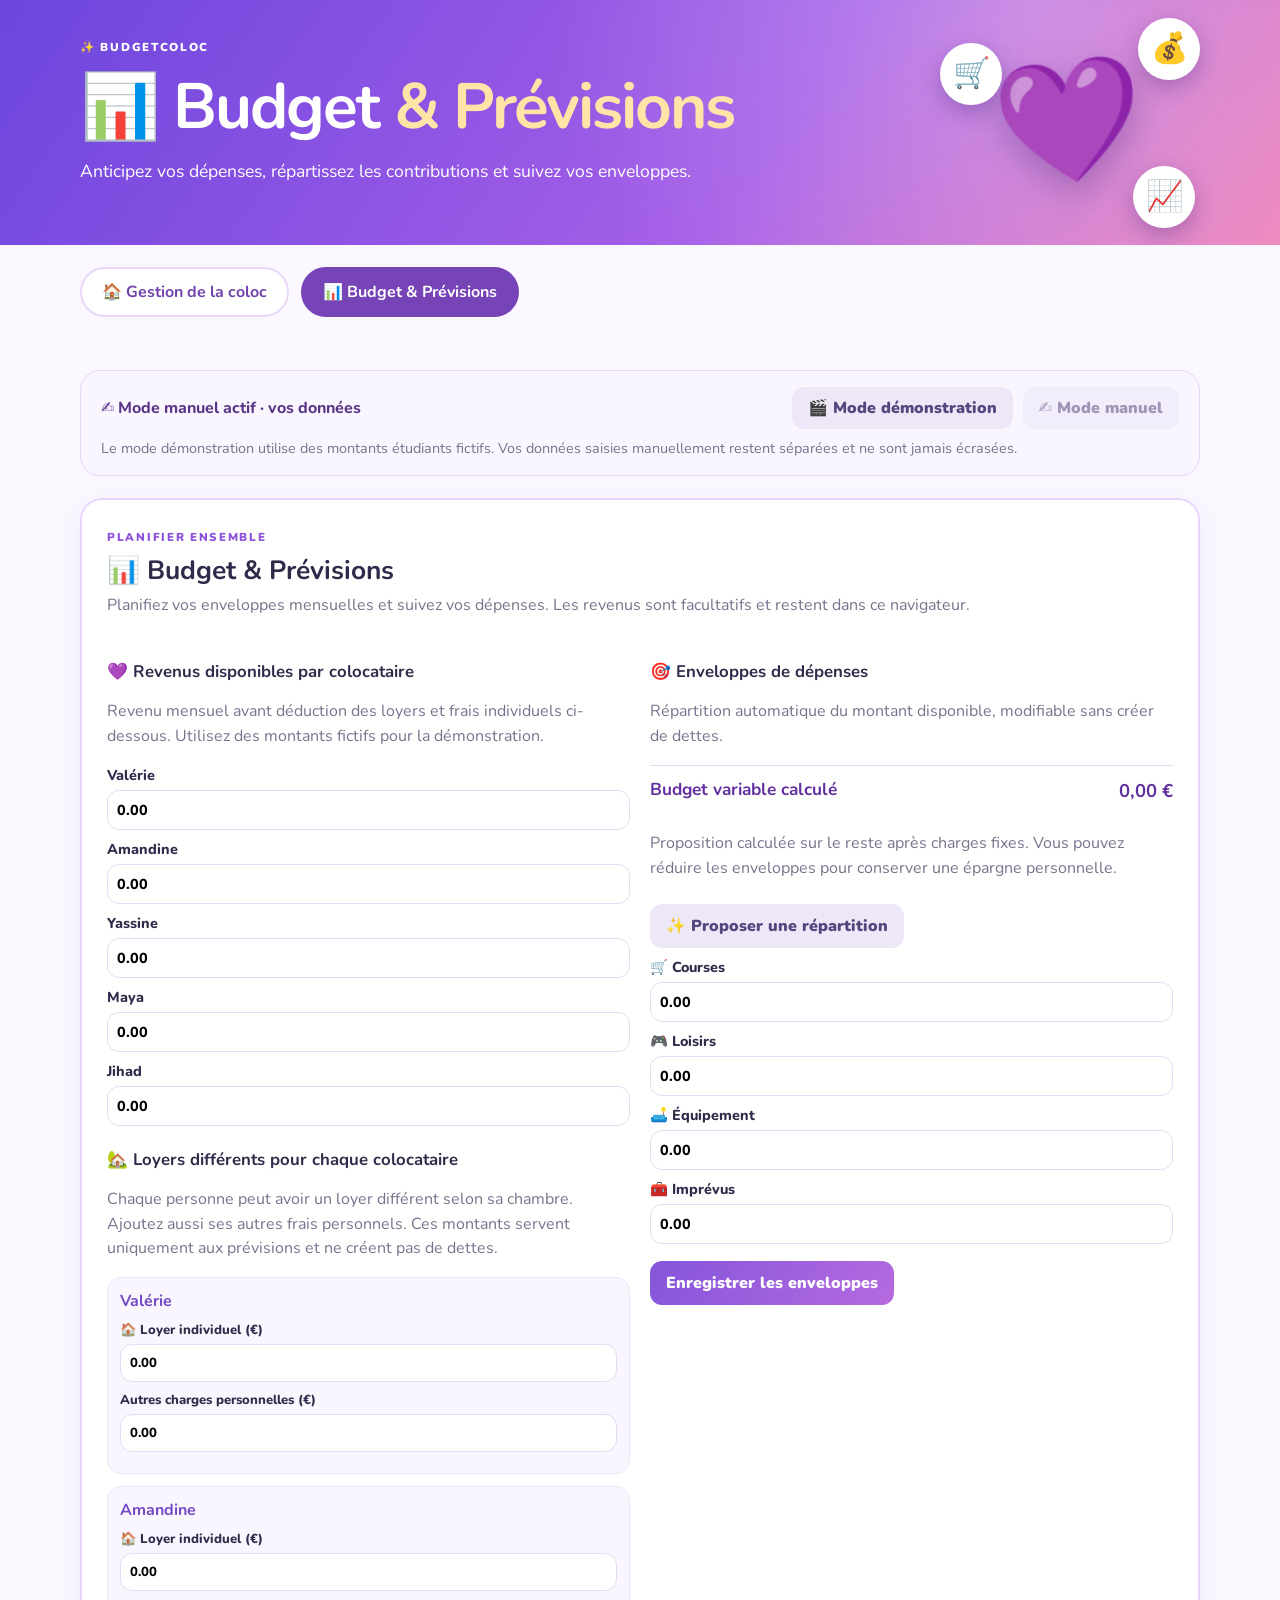
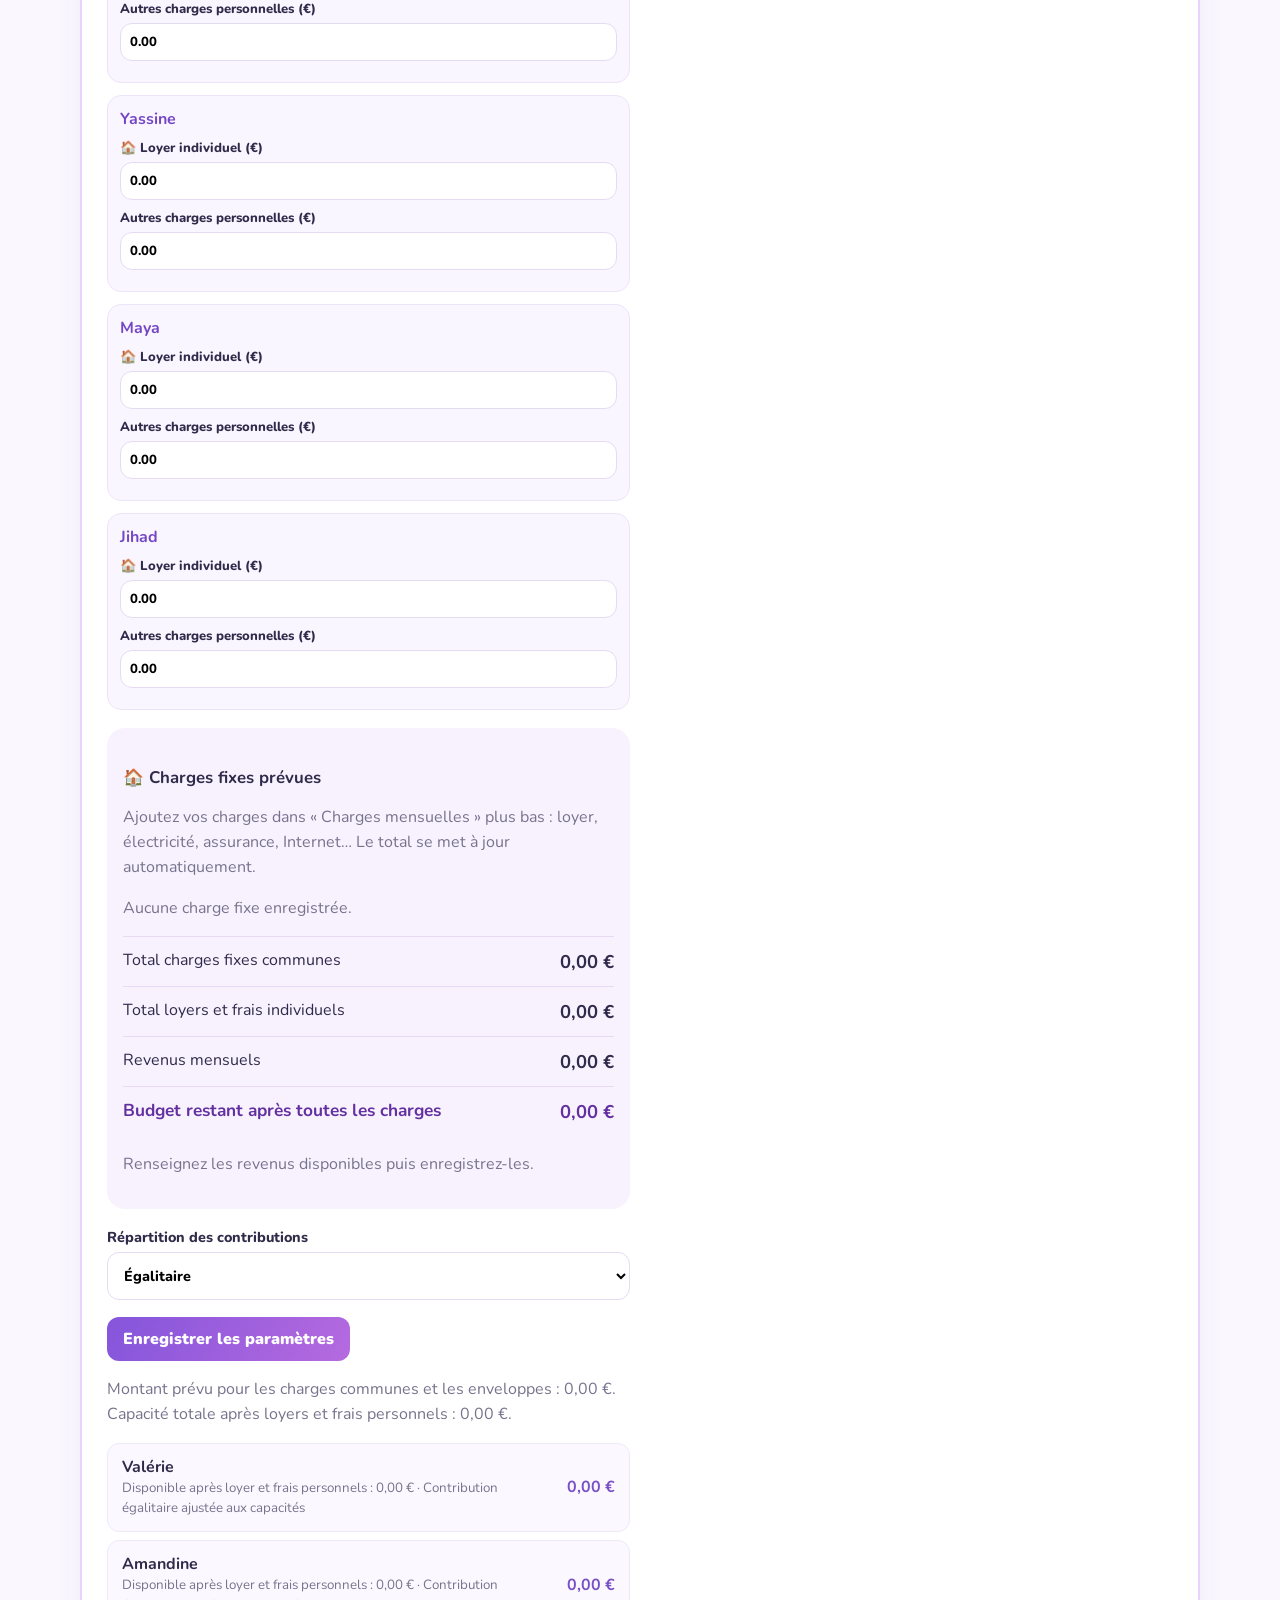
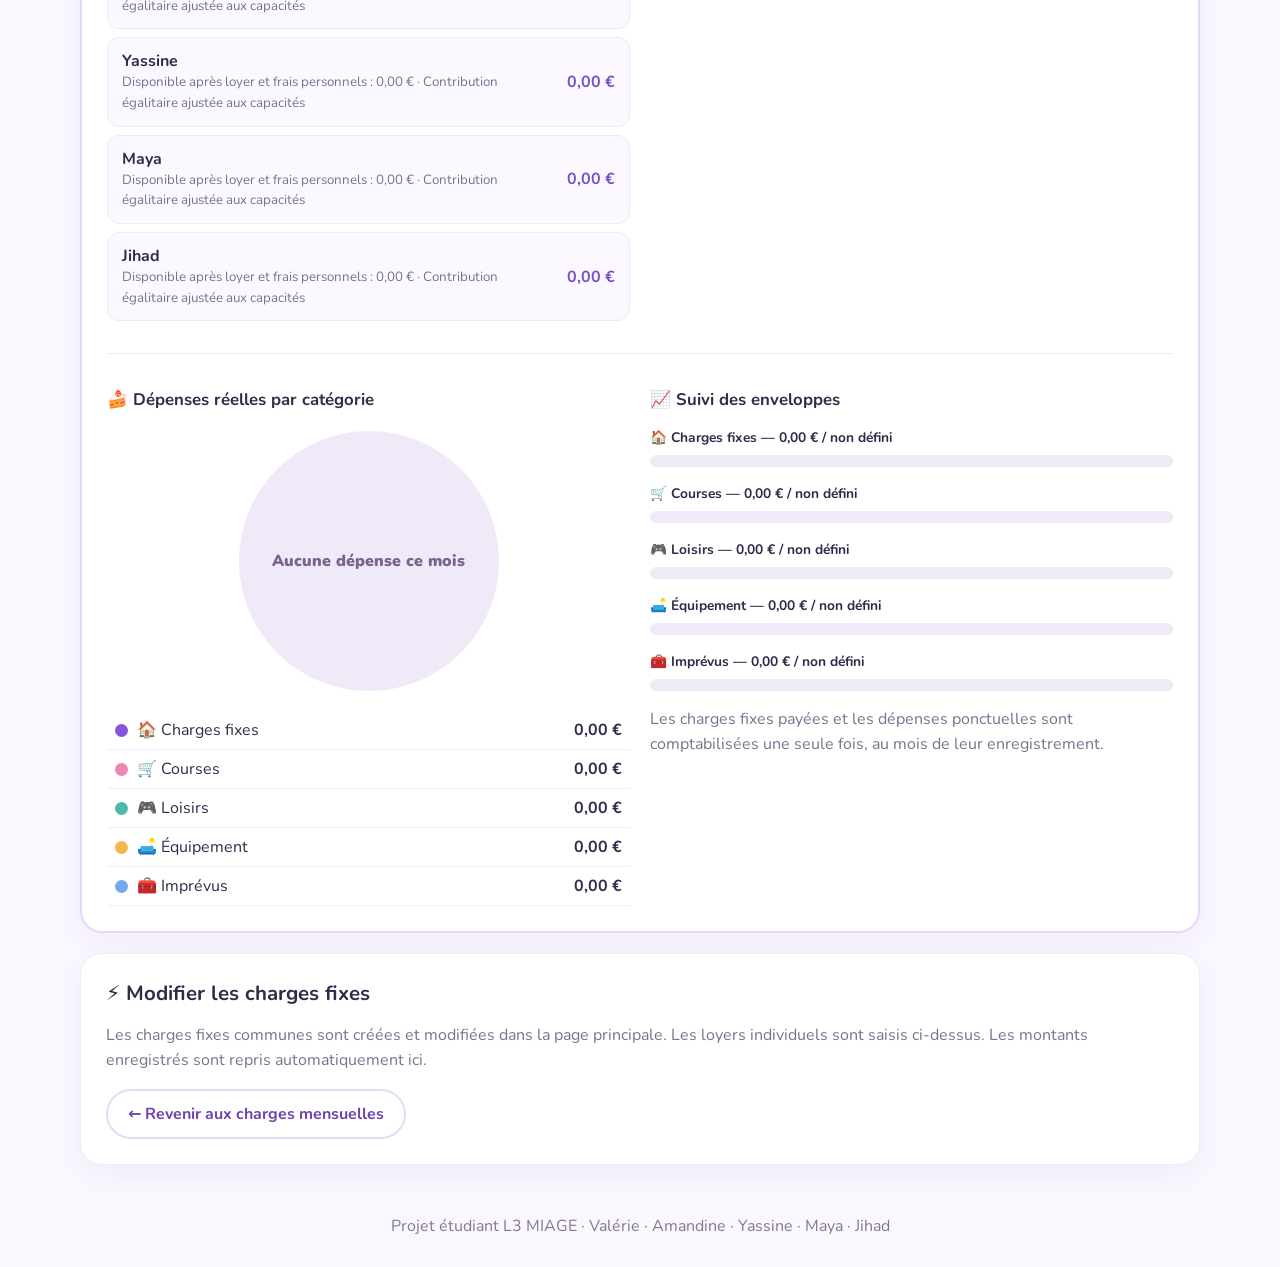
==== budget.html @ f99c2133 "Add files via upload" ====
<!doctype html><html lang="fr"><head><meta charset="utf-8"><meta name="viewport" content="width=device-width,initial-scale=1"><title>Budget & Prévisions — BudgetColoc</title><link rel="stylesheet" href="style.css"></head><body><header class="hero"><div class="wrap hero-inner"><div><div class="eyebrow">✨ BUDGETCOLOC</div><h1>📊 Budget <span>& Prévisions</span></h1><p>Anticipez vos dépenses, répartissez les contributions et suivez vos enveloppes.</p></div><div class="hero-art" aria-hidden="true"><div class="art-house">💜</div><div class="art-bubble bubble-a">🛒</div><div class="art-bubble bubble-b">💰</div><div class="art-bubble bubble-c">📈</div></div></div></header><nav class="site-nav wrap" aria-label="Navigation principale"><a href="index.html" class="nav-home">🏠 Gestion de la coloc</a><a href="budget.html" class="nav-budget">📊 Budget & Prévisions</a></nav><main class="wrap"><section class="mode-toolbar" aria-label="Choix du mode"><div id="modeControls" class="mode-controls"></div><p class="muted mode-help">Le mode démonstration utilise des montants étudiants fictifs. Vos données saisies manuellement restent séparées et ne sont jamais écrasées.</p></section><section id="budget" class="card budget-section"><div class="section-heading"><span class="eyebrow purple">PLANIFIER ENSEMBLE</span><h2>📊 Budget & Prévisions</h2><p class="muted">Planifiez vos enveloppes mensuelles et suivez vos dépenses. Les revenus sont facultatifs et restent dans ce navigateur.</p></div>
<div class="grid"><div><h3>💜 Revenus disponibles par colocataire</h3><p class="muted">Revenu mensuel avant déduction des loyers et frais individuels ci-dessous. Utilisez des montants fictifs pour la démonstration.</p><div id="incomeInputs"></div><h3>🏡 Loyers différents pour chaque colocataire</h3><p class="muted">Chaque personne peut avoir un loyer différent selon sa chambre. Ajoutez aussi ses autres frais personnels. Ces montants servent uniquement aux prévisions et ne créent pas de dettes.</p><div id="personalChargeInputs"></div><div class="auto-summary"><h3>🏠 Charges fixes prévues</h3><p class="muted">Ajoutez vos charges dans « Charges mensuelles » plus bas : loyer, électricité, assurance, Internet… Le total se met à jour automatiquement.</p><div id="fixedBreakdown"></div><div class="auto-total">Total charges fixes communes <strong id="fixedTotal">0 €</strong></div><div class="auto-total">Total loyers et frais individuels <strong id="personalTotal">0 €</strong></div><div class="auto-total">Revenus mensuels <strong id="incomeTotal">0 €</strong></div><div class="auto-total highlight">Budget restant après toutes les charges <strong id="availableBudget">0 €</strong></div><p id="budgetWarning" class="muted" role="status"></p></div><label>Répartition des contributions<select id="budgetMode"><option value="equal">Égalitaire</option><option value="income">Proportionnelle aux revenus</option></select></label><button type="button" id="saveBudget">Enregistrer les paramètres</button><div id="contributionResult" class="stack"></div></div>
<div><h3>🎯 Enveloppes de dépenses</h3><p class="muted">Répartition automatique du montant disponible, modifiable sans créer de dettes.</p><div class="auto-total highlight">Budget variable calculé <strong id="variableBudgetDisplay">0 €</strong></div><p class="muted">Proposition calculée sur le reste après charges fixes. Vous pouvez réduire les enveloppes pour conserver une épargne personnelle.</p><button type="button" id="suggestBudget" class="secondary">✨ Proposer une répartition</button><div id="envelopeInputs"></div><button type="button" id="saveEnvelopes">Enregistrer les enveloppes</button><p id="envelopeNotice" class="muted" role="status"></p></div></div>
<div class="grid budget-charts"><div><h3>🍰 Dépenses réelles par catégorie</h3><div id="expensePie" class="pie" role="img" aria-label="Répartition des dépenses"></div><div id="pieLegend"></div></div><div><h3>📈 Suivi des enveloppes</h3><div id="envelopeProgress"></div><p class="muted">Les charges fixes payées et les dépenses ponctuelles sont comptabilisées une seule fois, au mois de leur enregistrement.</p></div></div></section>
<section class="card"><h2>⚡ Modifier les charges fixes</h2><p class="muted">Les charges fixes communes sont créées et modifiées dans la page principale. Les loyers individuels sont saisis ci-dessus. Les montants enregistrés sont repris automatiquement ici.</p><a class="page-link" href="index.html">← Revenir aux charges mensuelles</a></section></main><footer>Projet étudiant L3 MIAGE · Valérie · Amandine · Yassine · Maya · Jihad</footer><script src="script.js" defer></script></body></html>
---- style.css ----
@import url('https://fonts.googleapis.com/css2?family=Nunito:wght@400;600;700;800;900&display=swap');
:root{font-family:Nunito,system-ui,sans-serif;color:#302b4a;background:#faf7ff}*{box-sizing:border-box}html{scroll-behavior:smooth}body{margin:0}.wrap{max-width:1160px;margin:auto;padding:0 20px}
.hero{background:linear-gradient(125deg,#6c46dd,#a65fe8 60%,#ee83bb);color:white;overflow:hidden;position:relative}.hero:before{content:'';position:absolute;inset:0;background:radial-gradient(circle at 80% 0%,#ffffff40,transparent 45%)}.hero-inner{display:flex;align-items:center;justify-content:space-between;min-height:245px;position:relative;gap:25px}.hero h1{font-size:clamp(2.5rem,5vw,4.1rem);letter-spacing:-2px;margin:8px 0}.hero h1 span{color:#ffe4a8}.hero p{font-size:1.1rem;margin:0 0 24px}.eyebrow{font-weight:900;letter-spacing:1.7px;font-size:.72rem}.purple{color:#8d53dc}.hero-link{display:inline-block;text-decoration:none;background:#fff;color:#7848cb;border-radius:999px;padding:11px 19px;font-weight:900}.hero-art{position:relative;min-width:260px;height:220px;display:grid;place-items:center}.art-house{font-size:120px;filter:drop-shadow(0 15px 18px #3e277c55);transform:rotate(-7deg)}.art-bubble{position:absolute;background:white;border-radius:50%;width:62px;height:62px;display:grid;place-items:center;font-size:30px;box-shadow:0 8px 22px #3e277c55}.bubble-a{left:0;top:30px}.bubble-b{right:0;top:5px}.bubble-c{right:5px;bottom:5px}
main{padding-top:25px!important}.notice{padding:12px 16px;background:#e9e6ff;border-left:4px solid #8b5cf6;border-radius:12px;margin-bottom:20px;font-size:.9rem}.welcome{background:#fff;border:1px solid #f1e7ff;border-radius:22px;padding:22px 28px;display:flex;justify-content:space-between;align-items:center;margin-bottom:22px;box-shadow:0 8px 28px #5e43970b}.welcome h2{font-size:1.65rem;margin:7px 0}.welcome p{margin:0;color:#6e6980}.welcome-emoji{font-size:55px}.pill{display:inline-block;background:#fce4f2;color:#aa3b7b;border-radius:999px;padding:5px 12px;font-weight:800;font-size:.76rem}
.grid{display:grid;grid-template-columns:repeat(auto-fit,minmax(310px,1fr));gap:20px}.stats{grid-template-columns:repeat(auto-fit,minmax(220px,1fr))}.card{background:#fff;padding:25px;border-radius:22px;box-shadow:0 9px 30px #5e43970e;border:1px solid #f1eafa;margin-bottom:20px;min-width:0}h2{margin:0 0 12px;font-size:1.28rem}h3{font-size:1.05rem;margin:22px 0 12px}.number{font-size:2.1rem;font-weight:900;color:#8a52db}.stats .card:nth-child(2) .number{color:#e16a9c}.stats .card:nth-child(3) .number{color:#16a79a}small,.muted{color:#78738d;line-height:1.55}label{display:block;font-weight:800;font-size:.9rem;margin:12px 0}input,select{display:block;width:100%;padding:12px;border:1px solid #e5dbf3;border-radius:12px;font:inherit;margin-top:5px;background:#fff}button{font:inherit;cursor:pointer;background:linear-gradient(120deg,#8455db,#b66adf);color:#fff;border:0;border-radius:12px;padding:11px 16px;font-weight:900;transition:transform .15s,box-shadow .15s}button:hover{transform:translateY(-2px);box-shadow:0 6px 14px #8455db30}button:focus-visible,input:focus-visible,select:focus-visible,a:focus-visible{outline:3px solid #fd9ac7;outline-offset:2px}button.secondary{background:#ede7f8;color:#59457d}button.danger{background:#e26689}.actions{display:flex;gap:10px;flex-wrap:wrap}.stack{margin-top:15px}.charge{border:1px solid #eee5f7;background:#fdfaff;border-radius:14px;padding:14px;margin:12px 0}.charge strong{display:block}.charge button{margin-top:9px}.scroll{overflow-x:auto}table{width:100%;border-collapse:collapse;text-align:left}th,td{padding:12px;border-bottom:1px solid #f0eaf7;white-space:nowrap}th{background:#f8f3ff;color:#6b4d9e}td button{padding:7px 10px;font-size:.85rem}.tag{display:inline-block;border-radius:999px;background:#fff1ce;color:#8d6200;padding:5px 10px;font-size:.82rem;font-weight:800}.paid{background:#dff8e9;color:#14764e}.history-row{border-bottom:1px solid #f0eaf7;padding:10px 0}.history-row:last-child{border:0}fieldset{border:1px solid #e5dbf3;border-radius:12px;margin:14px 0}fieldset label{display:flex;gap:8px;align-items:center;font-weight:600;margin:7px 0}fieldset input{width:auto;margin:0}footer{text-align:center;color:#817892;padding:30px}
.profile-section{scroll-margin-top:18px}.section-heading{margin-bottom:20px}.section-heading h2{font-size:1.65rem;margin:5px 0}.section-heading p{margin:0}.profile-grid{display:grid;grid-template-columns:repeat(5,minmax(0,1fr));gap:12px}.profile-card{--profile-color:#eed8ff;display:flex;flex-direction:column;align-items:center;gap:8px;background:linear-gradient(180deg,var(--profile-color),#fff 75%);color:#362c51;border:2px solid transparent;padding:22px 8px 17px;border-radius:19px;min-height:192px}.profile-card.active{border-color:#8455db}.profile-card strong{font-size:1.1rem}.profile-avatar{display:grid;place-items:center;background:#ffffffa8;border-radius:50%;width:67px;height:67px;font-size:35px;box-shadow:0 4px 15px #44336615}.profile-sub{font-size:.75rem;color:#675e77}.profile-cta{font-size:.76rem;font-weight:900;color:#8352d3;margin-top:auto}.profile-detail{scroll-margin-top:20px;border:2px solid #d8baff}.profile-detail[hidden]{display:none}.profile-top{display:flex;justify-content:space-between;align-items:center;gap:12px}.profile-heading{display:flex;align-items:center;gap:15px}.profile-heading h2{font-size:1.9rem;margin:0}.mini-stats{display:grid;grid-template-columns:repeat(3,1fr);gap:12px;margin:20px 0}.mini-stat{background:#f8f3ff;border-radius:14px;padding:15px}.mini-stat span{display:block;font-size:.83rem;color:#76688d}.mini-stat strong{font-size:1.4rem;color:#7950c5}.profile-row{display:flex;justify-content:space-between;align-items:center;gap:15px;padding:12px 14px;background:#fbf9ff;border:1px solid #eee9f8;border-radius:12px;margin-bottom:8px}.profile-row small{display:block}.profile-row b{white-space:nowrap;color:#7950c5}.empty-state{background:#f4fff9;color:#3e8167;border-radius:12px;padding:14px;margin:0}
@media(max-width:900px){.profile-grid{grid-template-columns:repeat(3,minmax(0,1fr))}}@media(max-width:600px){.card{padding:17px}.hero-inner{min-height:220px}.hero-art{display:none}.welcome-emoji{display:none}.profile-grid{grid-template-columns:repeat(2,minmax(0,1fr))}.mini-stats{grid-template-columns:1fr}.profile-top{align-items:flex-start;flex-direction:column}.profile-card{min-height:170px}}

.budget-section{scroll-margin-top:20px;border:2px solid #e9d5fb}.budget-section .grid{grid-template-columns:repeat(auto-fit,minmax(280px,1fr))}.budget-charts{margin-top:24px;padding-top:12px;border-top:1px solid #f0e9f8}.pie{width:min(260px,90%);aspect-ratio:1;border-radius:50%;margin:20px auto;display:grid;place-items:center;text-align:center;color:#79648f;font-weight:900;padding:22px}.legend-row{display:flex;align-items:center;gap:9px;padding:8px;border-bottom:1px solid #f3edf9}.legend-row strong{margin-left:auto}.legend-dot{width:13px;height:13px;border-radius:50%;flex-shrink:0}.budget-progress{margin:15px 0}.budget-progress strong{font-size:.86rem}.progress-track{height:12px;background:#f0e9f8;border-radius:999px;margin:7px 0;overflow:hidden}.progress-fill{height:100%;border-radius:999px;transition:width .25s}.budget-section label{margin:9px 0}.budget-section input{padding:9px}.budget-section button{margin-top:8px}

.auto-summary{padding:16px;border-radius:18px;background:#f8f2ff;margin:18px 0}.auto-total{display:flex;justify-content:space-between;gap:12px;padding:12px 0;border-top:1px solid #e8d9f4;flex-wrap:wrap}.auto-total.highlight{font-size:1.08rem;color:#6330a0;font-weight:700}.auto-total strong{font-size:1.15rem}#fixedBreakdown{margin-bottom:10px}

/* Navigation commune aux deux pages */
.site-nav{display:flex;flex-wrap:wrap;gap:12px;padding-top:22px;padding-bottom:8px}
.site-nav a,.page-link{display:inline-block;text-decoration:none;border-radius:999px;padding:12px 20px;font-weight:700;background:#fff;color:#7042ad;border:2px solid #e9d8f8}
.site-nav a:hover,.site-nav a:focus-visible,.page-link:hover{background:#f2e7fc;border-color:#b48bdd}
body:has(#budget) .nav-budget,body:not(:has(#budget)) .nav-home{background:#7744b8;color:white;border-color:#7744b8}
body:has(#budget) .budget-section{margin-top:22px}
@media(max-width:520px){.site-nav a{flex:1;text-align:center;padding:12px 8px;font-size:14px}}

.personal-budget-row{background:#faf6ff;border:1px solid #eee4fa;border-radius:14px;padding:12px;margin:12px 0}.personal-budget-row>strong{color:#7448c4}.personal-budget-row label{font-size:.82rem}

.budget-alert{padding:12px 15px;border-radius:12px;background:#fff0f2;color:#92264b;font-weight:700;}

/* Sélecteur du mode de travail */
.mode-toolbar{margin:20px 0 12px;padding:16px 20px;border:1px solid #e5d6f5;border-radius:20px;background:#faf6ff;}
.mode-controls{display:flex;align-items:center;flex-wrap:wrap;gap:10px;}
.mode-controls button{width:auto;min-height:42px;padding:10px 16px;}
.mode-controls button:disabled{opacity:.55;cursor:default;}
.mode-status{font-weight:750;color:#593586;margin-right:auto;}
.mode-help{margin:8px 0 0;font-size:.9rem;}
@media(max-width:550px){.mode-controls{align-items:stretch}.mode-status{width:100%}.mode-controls button{flex:1 1 100%;}}
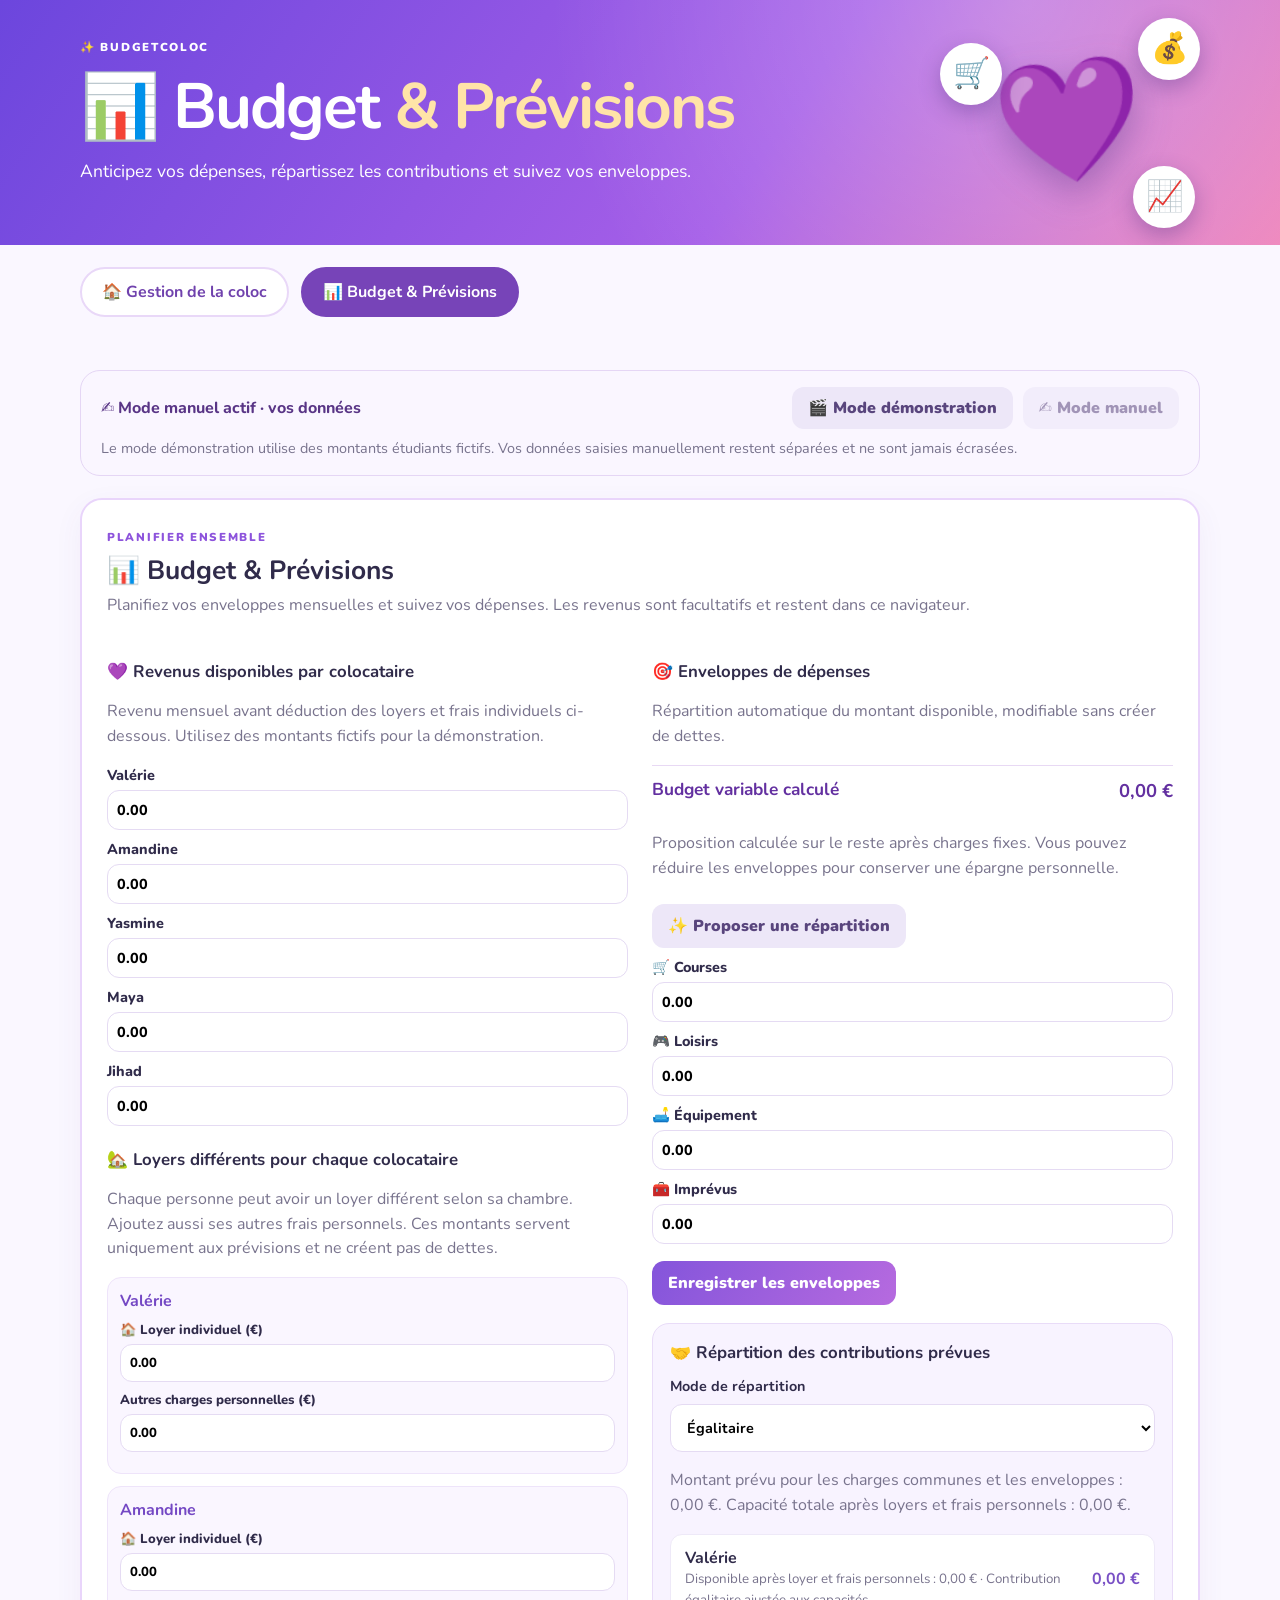
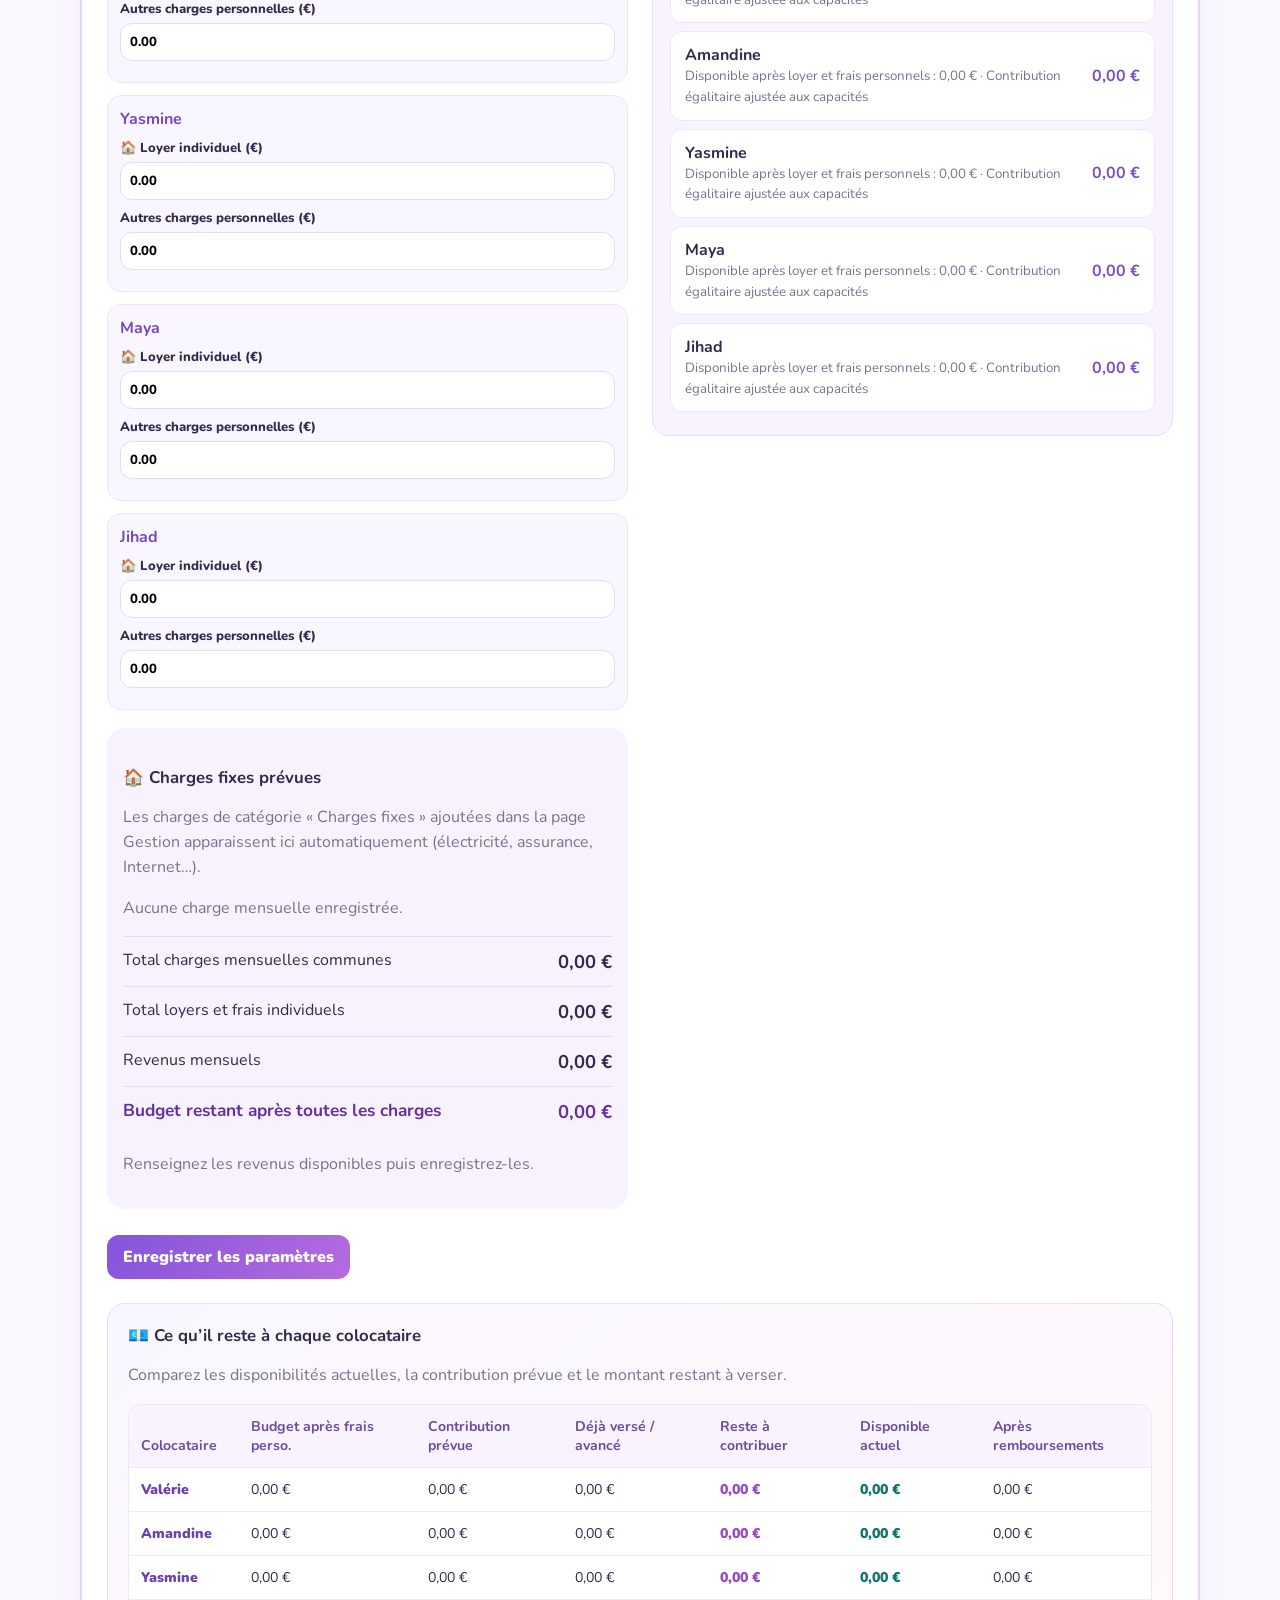
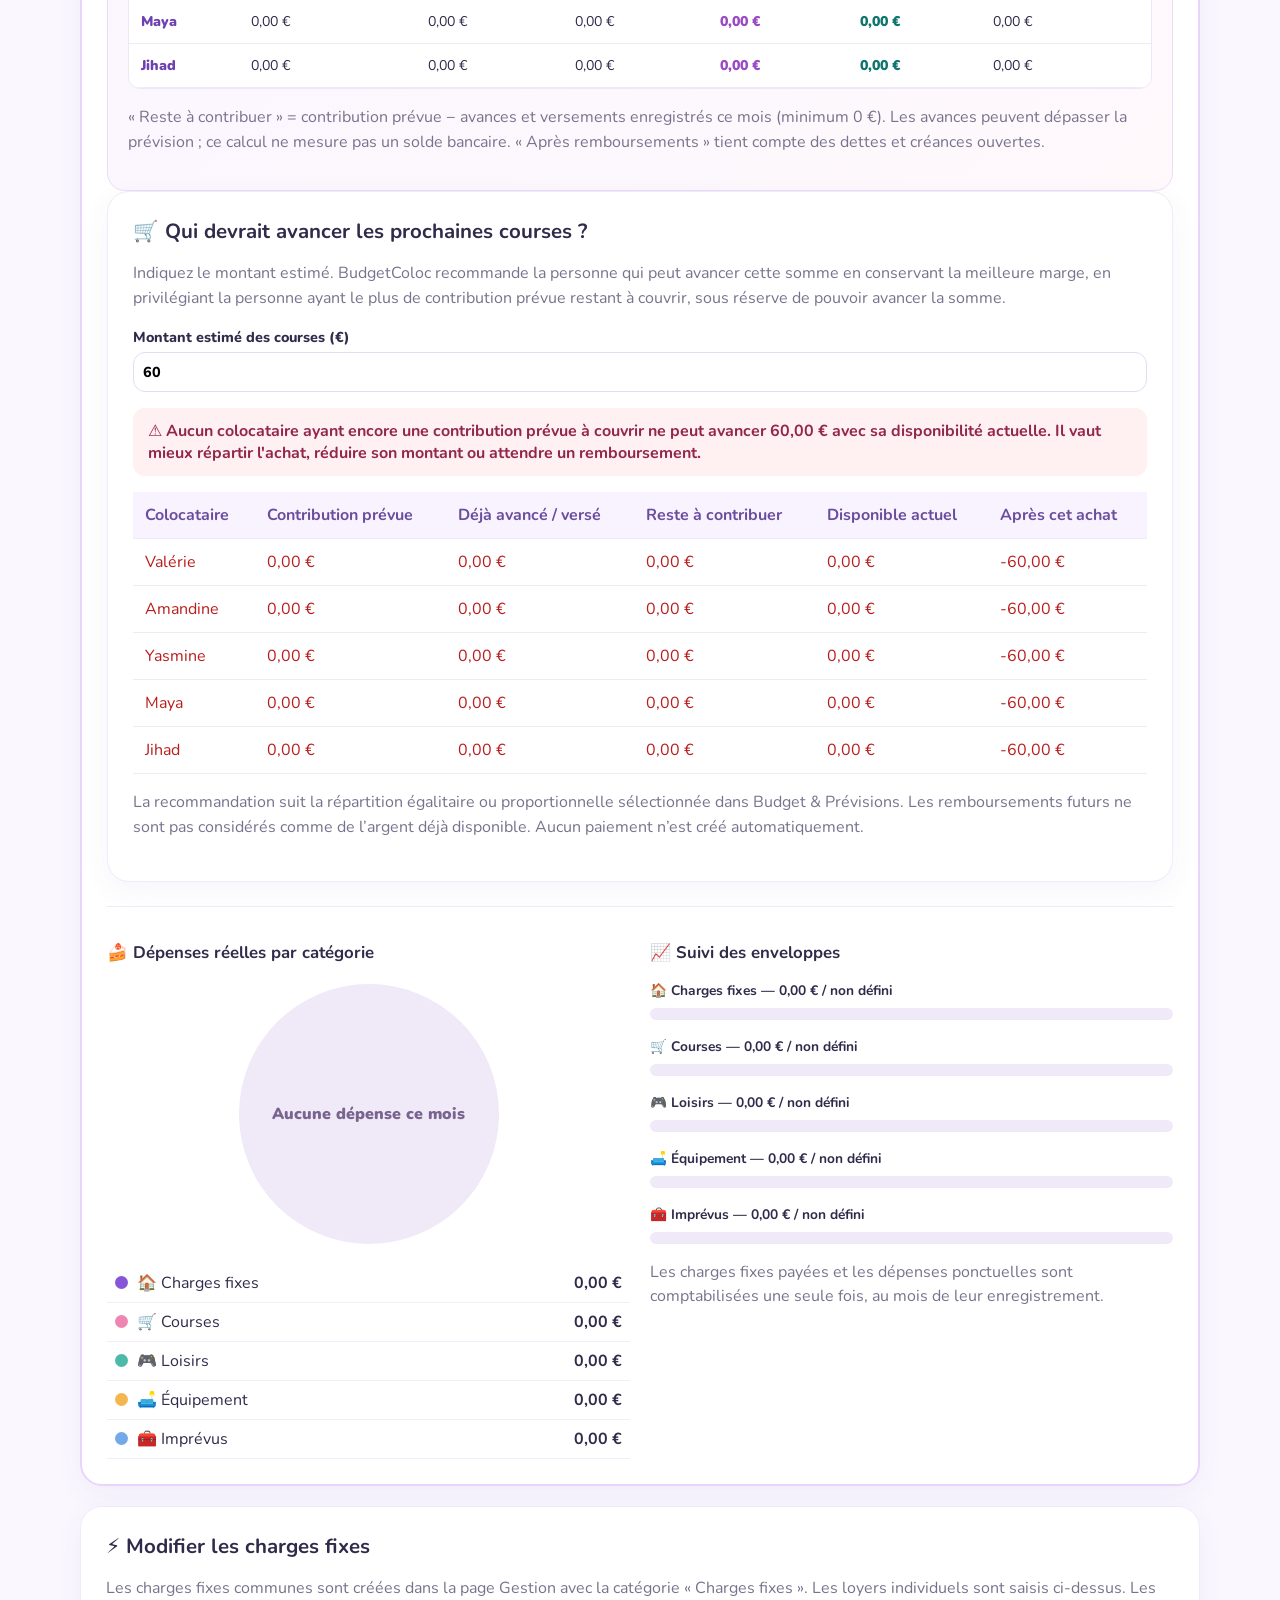
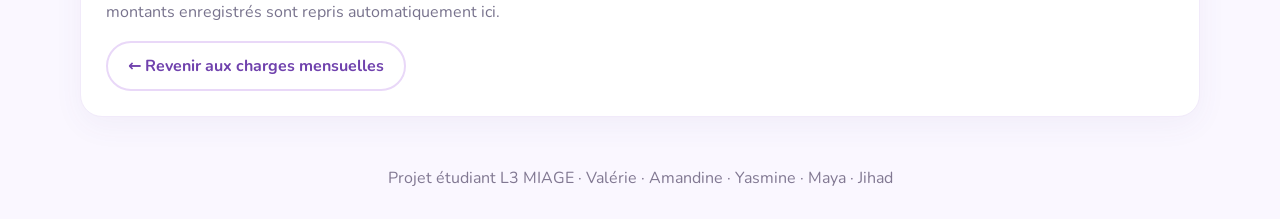
==== commit 8d5857ff: "Add files via upload" ====
--- a/budget.html
+++ b/budget.html
@@ -1,5 +1,5 @@
 <!doctype html><html lang="fr"><head><meta charset="utf-8"><meta name="viewport" content="width=device-width,initial-scale=1"><title>Budget & Prévisions — BudgetColoc</title><link rel="stylesheet" href="style.css"></head><body><header class="hero"><div class="wrap hero-inner"><div><div class="eyebrow">✨ BUDGETCOLOC</div><h1>📊 Budget <span>& Prévisions</span></h1><p>Anticipez vos dépenses, répartissez les contributions et suivez vos enveloppes.</p></div><div class="hero-art" aria-hidden="true"><div class="art-house">💜</div><div class="art-bubble bubble-a">🛒</div><div class="art-bubble bubble-b">💰</div><div class="art-bubble bubble-c">📈</div></div></div></header><nav class="site-nav wrap" aria-label="Navigation principale"><a href="index.html" class="nav-home">🏠 Gestion de la coloc</a><a href="budget.html" class="nav-budget">📊 Budget & Prévisions</a></nav><main class="wrap"><section class="mode-toolbar" aria-label="Choix du mode"><div id="modeControls" class="mode-controls"></div><p class="muted mode-help">Le mode démonstration utilise des montants étudiants fictifs. Vos données saisies manuellement restent séparées et ne sont jamais écrasées.</p></section><section id="budget" class="card budget-section"><div class="section-heading"><span class="eyebrow purple">PLANIFIER ENSEMBLE</span><h2>📊 Budget & Prévisions</h2><p class="muted">Planifiez vos enveloppes mensuelles et suivez vos dépenses. Les revenus sont facultatifs et restent dans ce navigateur.</p></div>
-<div class="grid"><div><h3>💜 Revenus disponibles par colocataire</h3><p class="muted">Revenu mensuel avant déduction des loyers et frais individuels ci-dessous. Utilisez des montants fictifs pour la démonstration.</p><div id="incomeInputs"></div><h3>🏡 Loyers différents pour chaque colocataire</h3><p class="muted">Chaque personne peut avoir un loyer différent selon sa chambre. Ajoutez aussi ses autres frais personnels. Ces montants servent uniquement aux prévisions et ne créent pas de dettes.</p><div id="personalChargeInputs"></div><div class="auto-summary"><h3>🏠 Charges fixes prévues</h3><p class="muted">Ajoutez vos charges dans « Charges mensuelles » plus bas : loyer, électricité, assurance, Internet… Le total se met à jour automatiquement.</p><div id="fixedBreakdown"></div><div class="auto-total">Total charges fixes communes <strong id="fixedTotal">0 €</strong></div><div class="auto-total">Total loyers et frais individuels <strong id="personalTotal">0 €</strong></div><div class="auto-total">Revenus mensuels <strong id="incomeTotal">0 €</strong></div><div class="auto-total highlight">Budget restant après toutes les charges <strong id="availableBudget">0 €</strong></div><p id="budgetWarning" class="muted" role="status"></p></div><label>Répartition des contributions<select id="budgetMode"><option value="equal">Égalitaire</option><option value="income">Proportionnelle aux revenus</option></select></label><button type="button" id="saveBudget">Enregistrer les paramètres</button><div id="contributionResult" class="stack"></div></div>
-<div><h3>🎯 Enveloppes de dépenses</h3><p class="muted">Répartition automatique du montant disponible, modifiable sans créer de dettes.</p><div class="auto-total highlight">Budget variable calculé <strong id="variableBudgetDisplay">0 €</strong></div><p class="muted">Proposition calculée sur le reste après charges fixes. Vous pouvez réduire les enveloppes pour conserver une épargne personnelle.</p><button type="button" id="suggestBudget" class="secondary">✨ Proposer une répartition</button><div id="envelopeInputs"></div><button type="button" id="saveEnvelopes">Enregistrer les enveloppes</button><p id="envelopeNotice" class="muted" role="status"></p></div></div>
-<div class="grid budget-charts"><div><h3>🍰 Dépenses réelles par catégorie</h3><div id="expensePie" class="pie" role="img" aria-label="Répartition des dépenses"></div><div id="pieLegend"></div></div><div><h3>📈 Suivi des enveloppes</h3><div id="envelopeProgress"></div><p class="muted">Les charges fixes payées et les dépenses ponctuelles sont comptabilisées une seule fois, au mois de leur enregistrement.</p></div></div></section>
-<section class="card"><h2>⚡ Modifier les charges fixes</h2><p class="muted">Les charges fixes communes sont créées et modifiées dans la page principale. Les loyers individuels sont saisis ci-dessus. Les montants enregistrés sont repris automatiquement ici.</p><a class="page-link" href="index.html">← Revenir aux charges mensuelles</a></section></main><footer>Projet étudiant L3 MIAGE · Valérie · Amandine · Yassine · Maya · Jihad</footer><script src="script.js" defer></script></body></html>+<div class="grid budget-planning-grid"><div class="budget-planning-panel"><h3>💜 Revenus disponibles par colocataire</h3><p class="muted">Revenu mensuel avant déduction des loyers et frais individuels ci-dessous. Utilisez des montants fictifs pour la démonstration.</p><div id="incomeInputs"></div><h3>🏡 Loyers différents pour chaque colocataire</h3><p class="muted">Chaque personne peut avoir un loyer différent selon sa chambre. Ajoutez aussi ses autres frais personnels. Ces montants servent uniquement aux prévisions et ne créent pas de dettes.</p><div id="personalChargeInputs"></div><div class="auto-summary"><h3>🏠 Charges fixes prévues</h3><p class="muted">Les charges de catégorie « Charges fixes » ajoutées dans la page Gestion apparaissent ici automatiquement (électricité, assurance, Internet…).</p><div id="fixedBreakdown"></div><div class="auto-total">Total charges mensuelles communes <strong id="fixedTotal">0 €</strong></div><div class="auto-total">Total loyers et frais individuels <strong id="personalTotal">0 €</strong></div><div class="auto-total">Revenus mensuels <strong id="incomeTotal">0 €</strong></div><div class="auto-total highlight">Budget restant après toutes les charges <strong id="availableBudget">0 €</strong></div><p id="budgetWarning" class="muted" role="status"></p></div><button type="button" id="saveBudget">Enregistrer les paramètres</button></div>
+<div class="budget-planning-panel"><h3>🎯 Enveloppes de dépenses</h3><p class="muted">Répartition automatique du montant disponible, modifiable sans créer de dettes.</p><div class="auto-total highlight">Budget variable calculé <strong id="variableBudgetDisplay">0 €</strong></div><p class="muted">Proposition calculée sur le reste après charges fixes. Vous pouvez réduire les enveloppes pour conserver une épargne personnelle.</p><button type="button" id="suggestBudget" class="secondary">✨ Proposer une répartition</button><div id="envelopeInputs"></div><button type="button" id="saveEnvelopes">Enregistrer les enveloppes</button><p id="envelopeNotice" class="muted" role="status"></p><div class="contribution-panel"><h3>🤝 Répartition des contributions prévues</h3><label class="distribution-select">Mode de répartition<select id="budgetMode"><option value="equal">Égalitaire</option><option value="income">Proportionnelle aux capacités disponibles</option></select></label><div id="contributionResult" class="stack"></div></div></div></div>
+<div class="budget-overview"><h3>💶 Ce qu’il reste à chaque colocataire</h3><p class="muted">Comparez les disponibilités actuelles, la contribution prévue et le montant restant à verser.</p><div id="memberBudgetBalances"></div></div><section class="card"><h2>🛒 Qui devrait avancer les prochaines courses ?</h2><p class="muted">Indiquez le montant estimé. BudgetColoc recommande la personne qui peut avancer cette somme en conservant la meilleure marge, en privilégiant la personne ayant le plus de contribution prévue restant à couvrir, sous réserve de pouvoir avancer la somme.</p><label>Montant estimé des courses (€)<input id="nextShoppingAmount" type="number" min="0.01" step="0.01" value="60" inputmode="decimal"></label><div id="shoppingRecommendation" aria-live="polite"></div></section><div class="grid budget-charts"><div><h3>🍰 Dépenses réelles par catégorie</h3><div id="expensePie" class="pie" role="img" aria-label="Répartition des dépenses"></div><div id="pieLegend"></div></div><div><h3>📈 Suivi des enveloppes</h3><div id="envelopeProgress"></div><p class="muted">Les charges fixes payées et les dépenses ponctuelles sont comptabilisées une seule fois, au mois de leur enregistrement.</p></div></div></section>
+<section class="card"><h2>⚡ Modifier les charges fixes</h2><p class="muted">Les charges fixes communes sont créées dans la page Gestion avec la catégorie « Charges fixes ». Les loyers individuels sont saisis ci-dessus. Les montants enregistrés sont repris automatiquement ici.</p><a class="page-link" href="index.html">← Revenir aux charges mensuelles</a></section></main><footer>Projet étudiant L3 MIAGE · Valérie · Amandine · Yasmine · Maya · Jihad</footer><script src="script.js?v=20261121-v9" defer></script></body></html>
--- a/style.css
+++ b/style.css
@@ -30,3 +30,35 @@
 .mode-status{font-weight:750;color:#593586;margin-right:auto;}
 .mode-help{margin:8px 0 0;font-size:.9rem;}
 @media(max-width:550px){.mode-controls{align-items:stretch}.mode-status{width:100%}.mode-controls button{flex:1 1 100%;}}
+
+.member-manager{margin-top:24px;padding-top:15px;border-top:1px solid #eee4fa}.member-add{display:flex;gap:10px;align-items:center;flex-wrap:wrap}.member-add input{flex:1;min-width:190px;margin:0}.member-manager-row{display:inline-flex;align-items:center;gap:10px;padding:8px 10px;margin:10px 8px 0 0;border:1px solid #e5d6f5;border-radius:12px}.member-manager-row button{padding:6px 10px}.balance-negative td{color:#b91c1c}.mini-stats{grid-template-columns:repeat(auto-fit,minmax(150px,1fr))}.profile-grid{grid-template-columns:repeat(auto-fit,minmax(150px,1fr))}
+
+/* Page budget : colonnes indépendantes, sans étirement artificiel */
+.budget-planning-grid{align-items:start;grid-template-columns:repeat(2,minmax(0,1fr))!important;gap:24px}
+.budget-planning-panel{min-width:0}
+.contribution-panel{background:#f8f3ff;border:1px solid #e9dcf8;border-radius:17px;padding:15px 17px;margin-top:18px}
+.contribution-panel h3{margin-top:2px}
+.contribution-panel .profile-row{background:white}
+.budget-overview{margin-top:24px;padding:20px;background:linear-gradient(135deg,#faf6ff,#fff9fc);border:1px solid #eadcf8;border-radius:18px}
+.budget-overview h3{margin-top:0}
+.budget-overview-table{font-size:.88rem}
+.budget-overview-table th{white-space:normal;min-width:110px;vertical-align:bottom}
+.budget-overview-table td:first-child{font-weight:900;color:#6d42b0}
+.budget-overview-table td:nth-child(5){font-weight:900;color:#9a4ac4}
+.budget-overview-table td:nth-child(6){font-weight:900;color:#0f766e}
+.budget-overview .scroll{background:#fff;border-radius:12px;border:1px solid #efe6f8}
+@media(max-width:780px){.budget-planning-grid{grid-template-columns:minmax(0,1fr)!important}.budget-overview{padding:14px}}
+
+/* Mode de répartition au-dessus du résultat, sans espace vide */
+.distribution-select{display:block;margin:12px 0 18px;font-weight:700}
+.distribution-select select{display:block;width:100%;margin-top:8px}
+
+/* Avancement des contributions, uniquement sur les fiches de la page Gestion. */
+.profile-card{min-height:245px}
+.profile-contribution{width:100%;text-align:left;display:grid;gap:5px;margin:4px 0 6px}
+.profile-contribution-label{font-size:.73rem;font-weight:800;color:#54436c}
+.profile-contribution-track{width:100%;height:11px;background:#e9e1f2;border-radius:999px;overflow:hidden}
+.profile-contribution-fill{height:100%;background:linear-gradient(90deg,#a78bfa,#ec4899);border-radius:999px;transition:width .25s}
+.profile-contribution-caption{font-size:.73rem;color:#514362;text-align:center;font-weight:700}
+.profile-contribution-extra{font-size:.68rem;color:#9d174d;text-align:center}
+@media(max-width:600px){.profile-card{min-height:238px}}
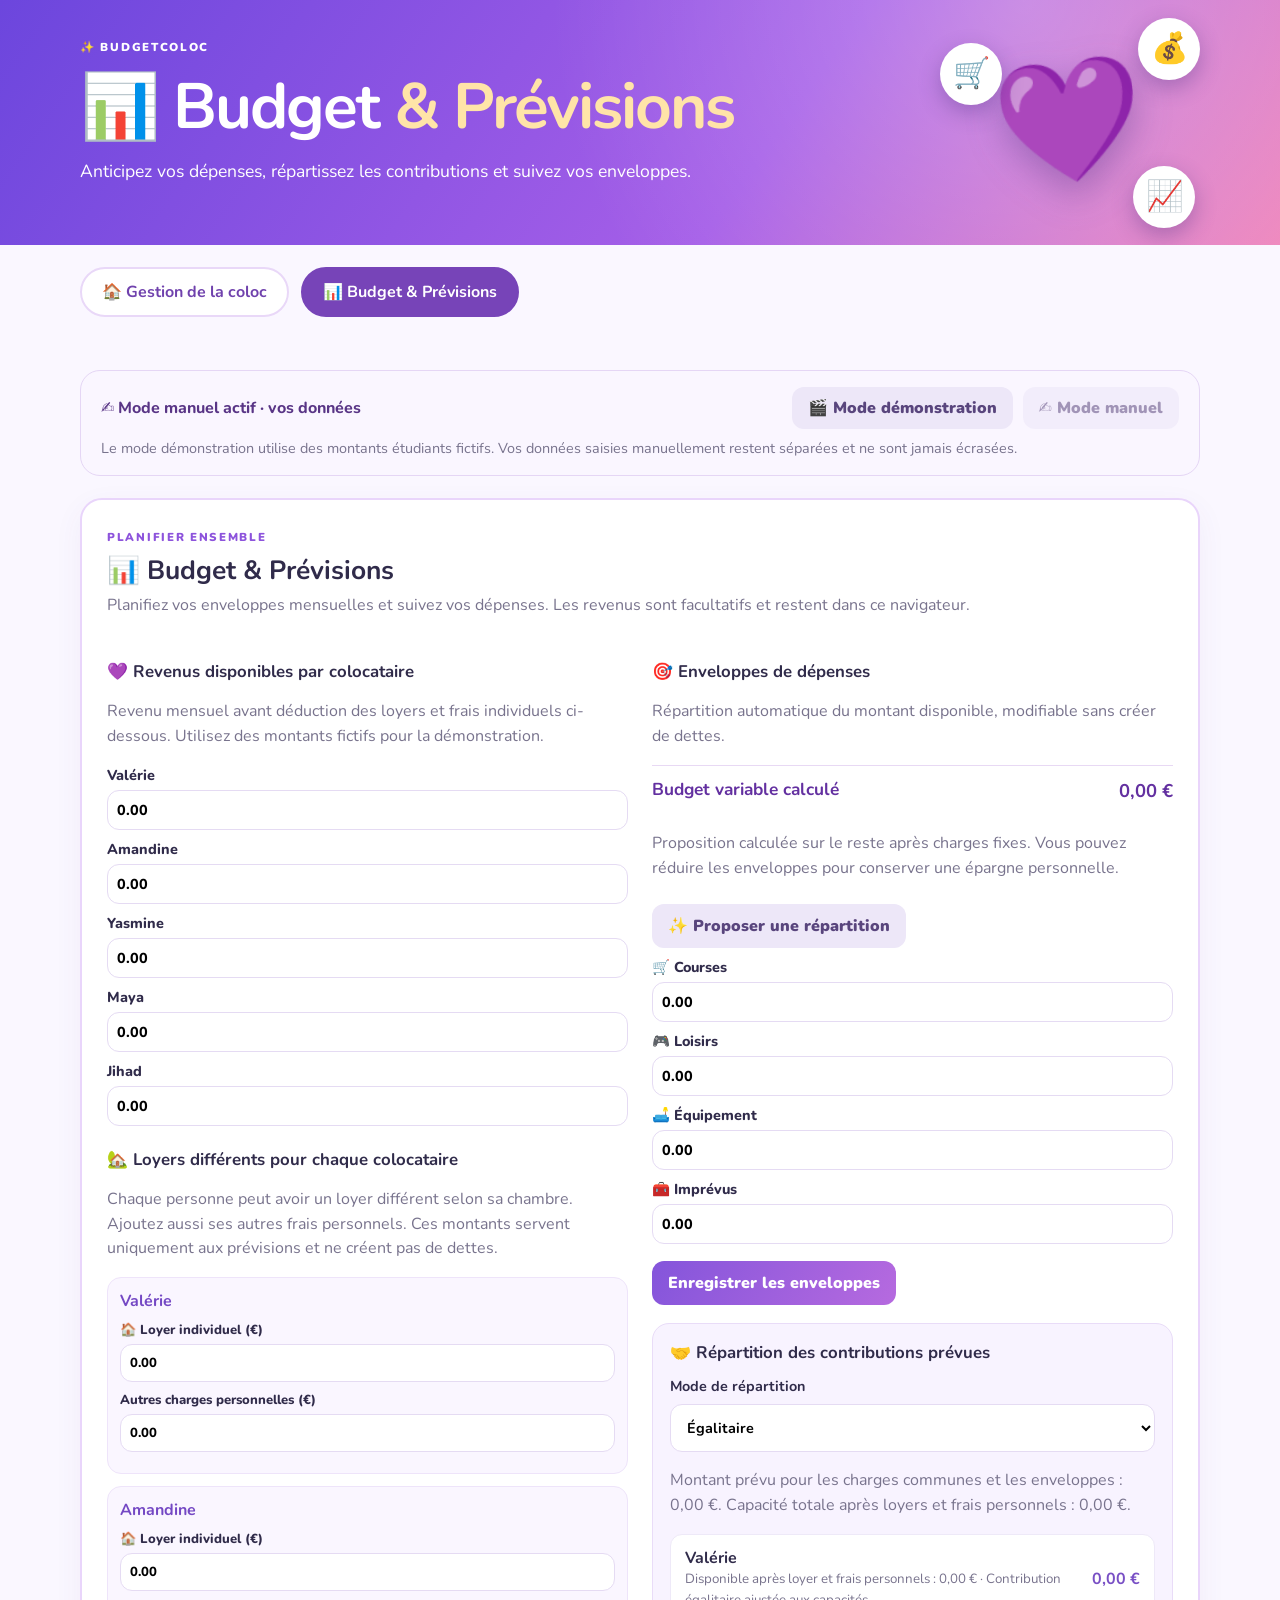
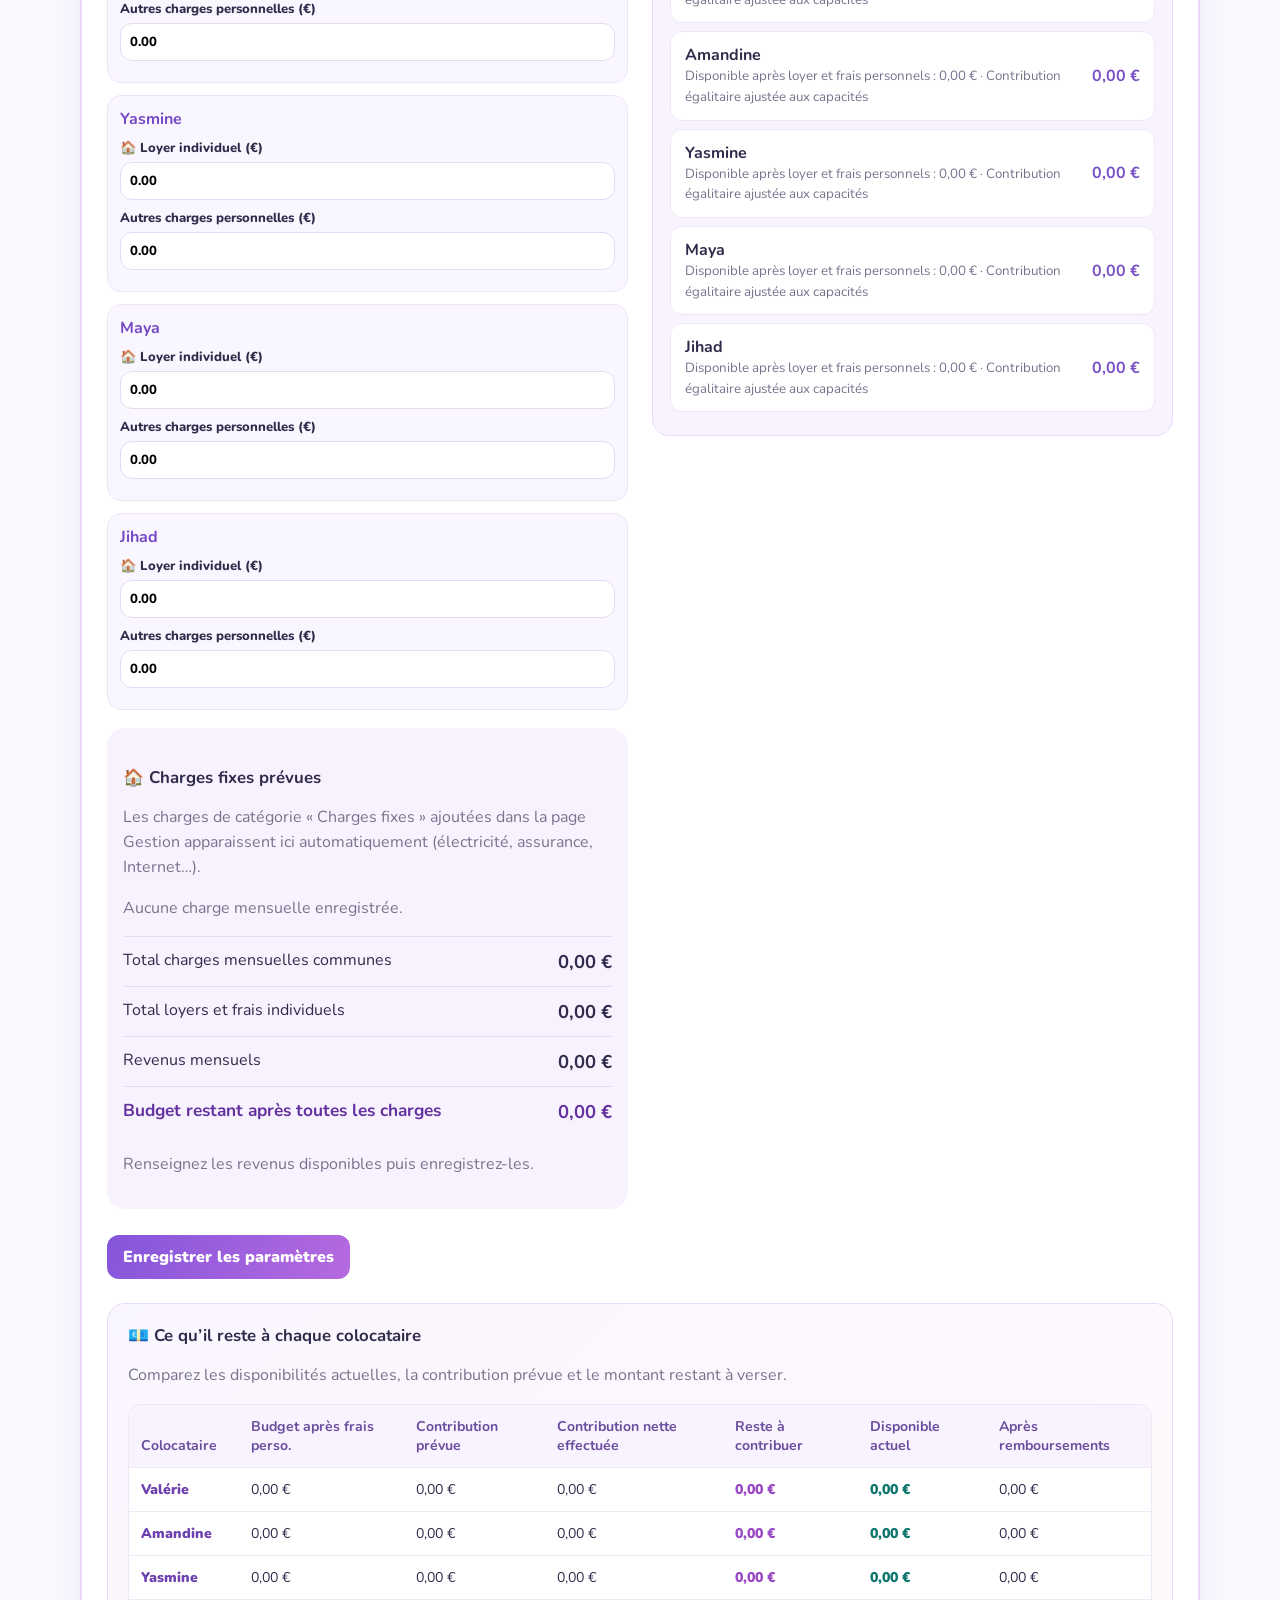
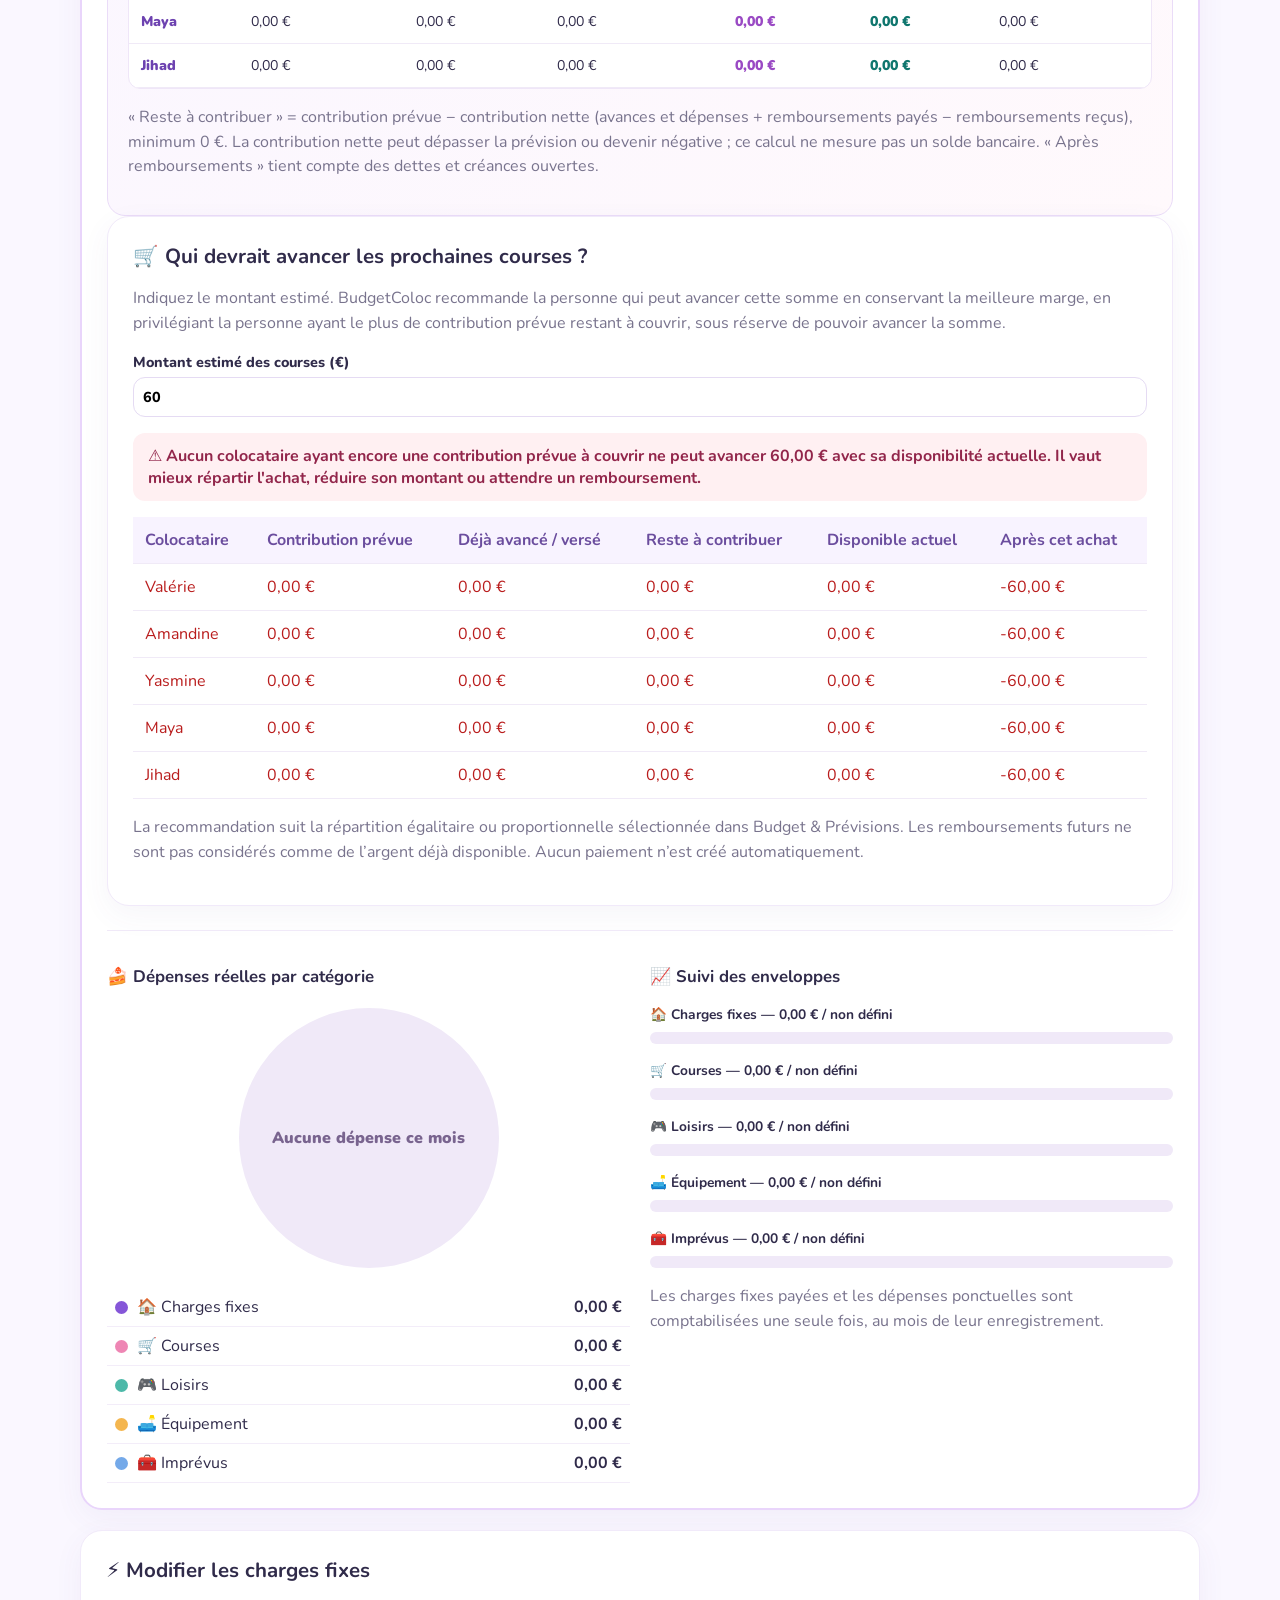
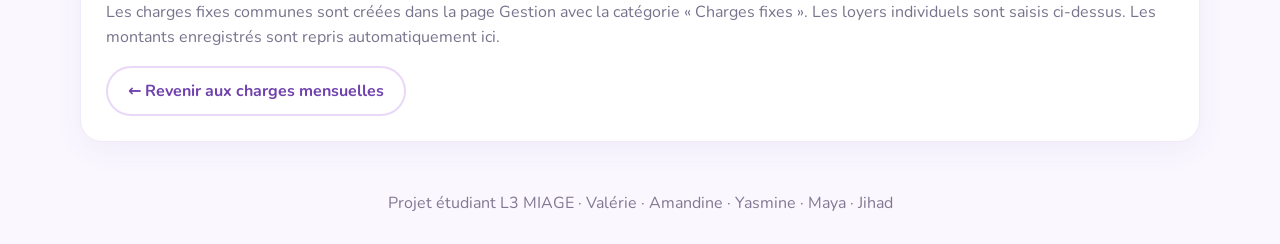
==== commit a5df8811: "Add files via upload" ====
--- a/budget.html
+++ b/budget.html
@@ -2,4 +2,4 @@
 <div class="grid budget-planning-grid"><div class="budget-planning-panel"><h3>💜 Revenus disponibles par colocataire</h3><p class="muted">Revenu mensuel avant déduction des loyers et frais individuels ci-dessous. Utilisez des montants fictifs pour la démonstration.</p><div id="incomeInputs"></div><h3>🏡 Loyers différents pour chaque colocataire</h3><p class="muted">Chaque personne peut avoir un loyer différent selon sa chambre. Ajoutez aussi ses autres frais personnels. Ces montants servent uniquement aux prévisions et ne créent pas de dettes.</p><div id="personalChargeInputs"></div><div class="auto-summary"><h3>🏠 Charges fixes prévues</h3><p class="muted">Les charges de catégorie « Charges fixes » ajoutées dans la page Gestion apparaissent ici automatiquement (électricité, assurance, Internet…).</p><div id="fixedBreakdown"></div><div class="auto-total">Total charges mensuelles communes <strong id="fixedTotal">0 €</strong></div><div class="auto-total">Total loyers et frais individuels <strong id="personalTotal">0 €</strong></div><div class="auto-total">Revenus mensuels <strong id="incomeTotal">0 €</strong></div><div class="auto-total highlight">Budget restant après toutes les charges <strong id="availableBudget">0 €</strong></div><p id="budgetWarning" class="muted" role="status"></p></div><button type="button" id="saveBudget">Enregistrer les paramètres</button></div>
 <div class="budget-planning-panel"><h3>🎯 Enveloppes de dépenses</h3><p class="muted">Répartition automatique du montant disponible, modifiable sans créer de dettes.</p><div class="auto-total highlight">Budget variable calculé <strong id="variableBudgetDisplay">0 €</strong></div><p class="muted">Proposition calculée sur le reste après charges fixes. Vous pouvez réduire les enveloppes pour conserver une épargne personnelle.</p><button type="button" id="suggestBudget" class="secondary">✨ Proposer une répartition</button><div id="envelopeInputs"></div><button type="button" id="saveEnvelopes">Enregistrer les enveloppes</button><p id="envelopeNotice" class="muted" role="status"></p><div class="contribution-panel"><h3>🤝 Répartition des contributions prévues</h3><label class="distribution-select">Mode de répartition<select id="budgetMode"><option value="equal">Égalitaire</option><option value="income">Proportionnelle aux capacités disponibles</option></select></label><div id="contributionResult" class="stack"></div></div></div></div>
 <div class="budget-overview"><h3>💶 Ce qu’il reste à chaque colocataire</h3><p class="muted">Comparez les disponibilités actuelles, la contribution prévue et le montant restant à verser.</p><div id="memberBudgetBalances"></div></div><section class="card"><h2>🛒 Qui devrait avancer les prochaines courses ?</h2><p class="muted">Indiquez le montant estimé. BudgetColoc recommande la personne qui peut avancer cette somme en conservant la meilleure marge, en privilégiant la personne ayant le plus de contribution prévue restant à couvrir, sous réserve de pouvoir avancer la somme.</p><label>Montant estimé des courses (€)<input id="nextShoppingAmount" type="number" min="0.01" step="0.01" value="60" inputmode="decimal"></label><div id="shoppingRecommendation" aria-live="polite"></div></section><div class="grid budget-charts"><div><h3>🍰 Dépenses réelles par catégorie</h3><div id="expensePie" class="pie" role="img" aria-label="Répartition des dépenses"></div><div id="pieLegend"></div></div><div><h3>📈 Suivi des enveloppes</h3><div id="envelopeProgress"></div><p class="muted">Les charges fixes payées et les dépenses ponctuelles sont comptabilisées une seule fois, au mois de leur enregistrement.</p></div></div></section>
-<section class="card"><h2>⚡ Modifier les charges fixes</h2><p class="muted">Les charges fixes communes sont créées dans la page Gestion avec la catégorie « Charges fixes ». Les loyers individuels sont saisis ci-dessus. Les montants enregistrés sont repris automatiquement ici.</p><a class="page-link" href="index.html">← Revenir aux charges mensuelles</a></section></main><footer>Projet étudiant L3 MIAGE · Valérie · Amandine · Yasmine · Maya · Jihad</footer><script src="script.js?v=20261121-v9" defer></script></body></html>+<section class="card"><h2>⚡ Modifier les charges fixes</h2><p class="muted">Les charges fixes communes sont créées dans la page Gestion avec la catégorie « Charges fixes ». Les loyers individuels sont saisis ci-dessus. Les montants enregistrés sont repris automatiquement ici.</p><a class="page-link" href="index.html">← Revenir aux charges mensuelles</a></section></main><footer>Projet étudiant L3 MIAGE · Valérie · Amandine · Yasmine · Maya · Jihad</footer><script src="script.js?v=20261121-v11" defer></script></body></html>
